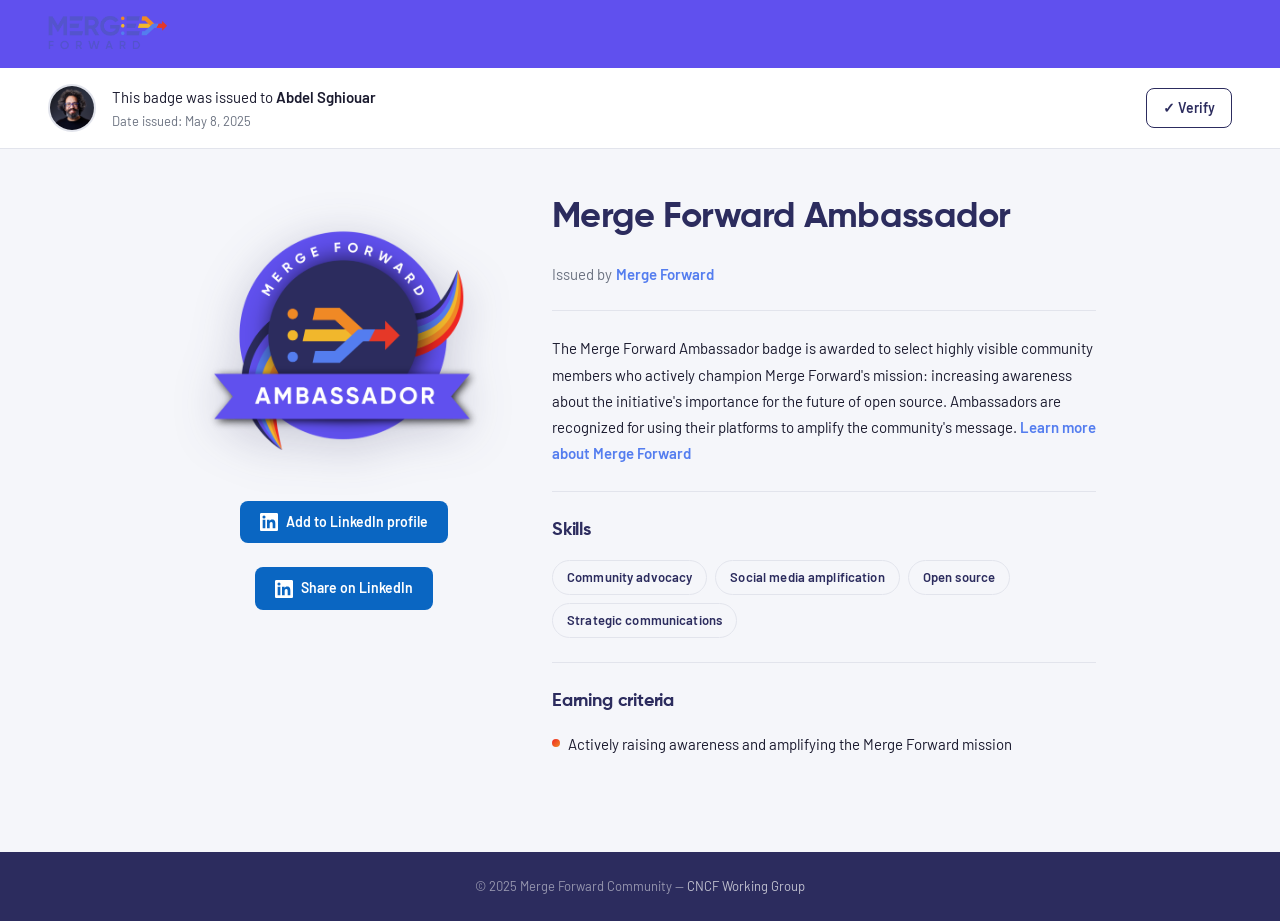
==== ambassadors/abdel-sghiouar.html @ 1cdd9816 "Badges update" ====
<!DOCTYPE html>
<html lang="en">
<head>
  <meta charset="UTF-8" />
  <meta name="viewport" content="width=device-width, initial-scale=1.0" />
  <title>Abdel Sghiouar — Merge Forward Ambassador</title>
  <meta name="description" content="Abdel Sghiouar is a Merge Forward Ambassador, recognized for championing open source awareness." />
  <meta property="og:title" content="Abdel Sghiouar — Merge Forward Ambassador" />
  <meta property="og:description" content="Awarded to community members who champion Merge Forward's mission for the future of open source." />
  <meta property="og:image" content="https://merge-forward.github.io/ambassador/assets/badge-ambassador.png" />
  <meta property="og:url" content="https://merge-forward.github.io/ambassador/ambassadors/abdel-sghiouar.html" />
  <link rel="stylesheet" href="../css/styles.css" />
</head>
<body>

  <!-- ===== HEADER ===== -->
  <header class="site-header">
    <a href="../index.html" class="logo">
      <img src="../assets/logo.png" alt="Merge Forward" />
    </a>
  </header>

  <!-- ===== ISSUED TO BANNER ===== -->
  <div class="issued-banner">
    <div class="issued-avatar">
      <img src="../assets/Abdel-SGHIOUAR.jpeg" alt="Abdel Sghiouar" onerror="this.style.display='none'; this.nextElementSibling.style.display='flex';" />
      <span class="avatar-placeholder" style="display:none">AS</span>
    </div>
    <div class="issued-info">
      <p class="issued-to">This badge was issued to <strong>Abdel Sghiouar</strong></p>
      <p class="issued-date">Date issued: May 8, 2025</p>
    </div>
    <div class="issued-actions">
      <a href="https://www.linkedin.com/company/merge-forward-community/" target="_blank" rel="noopener" class="btn-verify">
        ✓ Verify
      </a>
    </div>
  </div>

  <!-- ===== MAIN CONTENT ===== -->
  <main class="main-content">

    <!-- LEFT: Badge visual -->
    <aside class="badge-visual">
      <img
        class="badge-img"
        src="../assets/badge-ambassador.png"
        alt="Merge Forward Ambassador Badge"
      />

      <!-- Add to LinkedIn profile -->
      <a
        href="https://www.linkedin.com/profile/add?startTask=CERTIFICATION_NAME&name=Merge+Forward+Ambassador&organizationId=merge-forward&issueYear=2025&issueMonth=5&certUrl=https://merge-forward.github.io/ambassador/ambassadors/abdel-sghiouar.html"
        target="_blank"
        rel="noopener"
        class="btn-linkedin"
        aria-label="Add this badge to your LinkedIn profile"
      >
        <svg viewBox="0 0 24 24" xmlns="http://www.w3.org/2000/svg" aria-hidden="true">
          <path d="M20.447 20.452h-3.554v-5.569c0-1.328-.027-3.037-1.852-3.037-1.853 0-2.136 1.445-2.136 2.939v5.667H9.351V9h3.414v1.561h.046c.477-.9 1.637-1.85 3.37-1.85 3.601 0 4.267 2.37 4.267 5.455v6.286zM5.337 7.433a2.062 2.062 0 0 1-2.063-2.065 2.064 2.064 0 1 1 2.063 2.065zm1.782 13.019H3.555V9h3.564v11.452zM22.225 0H1.771C.792 0 0 .774 0 1.729v20.542C0 23.227.792 24 1.771 24h20.451C23.2 24 24 23.227 24 22.271V1.729C24 .774 23.2 0 22.222 0h.003z"/>
        </svg>
        Add to LinkedIn profile
      </a>

      <!-- Share on LinkedIn -->
      <a
        href="https://www.linkedin.com/sharing/share-offsite/?url=https://merge-forward.github.io/ambassador/ambassadors/abdel-sghiouar.html&summary=I'm thrilled to be recognized as a Merge Forward Ambassador! 🚀 Merge Forward is on a mission to increase diversity and inclusion in open source. Check out my badge here: https://merge-forward.github.io/ambassador/ambassadors/abdel-sghiouar.html %23MergeForward %23OpenSource %23Ambassador"
        target="_blank"
        rel="noopener"
        class="btn-linkedin btn-linkedin-share"
        aria-label="Share this badge on LinkedIn"
      >
        <svg viewBox="0 0 24 24" xmlns="http://www.w3.org/2000/svg" aria-hidden="true">
          <path d="M20.447 20.452h-3.554v-5.569c0-1.328-.027-3.037-1.852-3.037-1.853 0-2.136 1.445-2.136 2.939v5.667H9.351V9h3.414v1.561h.046c.477-.9 1.637-1.85 3.37-1.85 3.601 0 4.267 2.37 4.267 5.455v6.286zM5.337 7.433a2.062 2.062 0 0 1-2.063-2.065 2.064 2.064 0 1 1 2.063 2.065zm1.782 13.019H3.555V9h3.564v11.452zM22.225 0H1.771C.792 0 0 .774 0 1.729v20.542C0 23.227.792 24 1.771 24h20.451C23.2 24 24 23.227 24 22.271V1.729C24 .774 23.2 0 22.222 0h.003z"/>
        </svg>
        Share on LinkedIn
      </a>
    </aside>

    <!-- RIGHT: Badge details -->
    <article class="badge-details">

      <h1 class="badge-main-title">Merge Forward Ambassador</h1>

      <p class="badge-issuer">
        Issued by
        <a href="https://www.linkedin.com/company/merge-forward-community/" target="_blank" rel="noopener">
          Merge Forward
        </a>
      </p>

      <p class="badge-description">
        The Merge Forward Ambassador badge is awarded to select highly visible community members
        who actively champion Merge Forward's mission: increasing awareness about the initiative's
        importance for the future of open source. Ambassadors are recognized for using their
        platforms to amplify the community's message.
        <a href="https://community.cncf.io/merge-forward-working-group/" target="_blank" rel="noopener">
          Learn more about Merge Forward
        </a>
      </p>

      <!-- Skills -->
      <section class="badge-section">
        <h2>Skills</h2>
        <ul class="skills-list" aria-label="Skills recognized by this badge">
          <li class="skill-tag">Community advocacy</li>
          <li class="skill-tag">Social media amplification</li>
          <li class="skill-tag">Open source</li>
          <li class="skill-tag">Strategic communications</li>
        </ul>
      </section>

      <!-- Earning Criteria -->
      <section class="badge-section">
        <h2>Earning criteria</h2>
        <ul class="criteria-list" aria-label="Criteria for earning this badge">
          <li>Actively raising awareness and amplifying the Merge Forward mission</li>
        </ul>
      </section>

    </article>
  </main>

  <!-- ===== FOOTER ===== -->
  <footer class="site-footer">
    <p>
      &copy; 2025 Merge Forward Community &mdash;
      <a href="https://community.cncf.io/merge-forward-working-group/" target="_blank" rel="noopener">CNCF Working Group</a>
    </p>
  </footer>

</body>
</html>
---- css/styles.css ----
/* ============================================
   MERGE FORWARD — Design System
   ============================================ */

@import url('https://fonts.googleapis.com/css2?family=Barlow:wght@400;600;700&display=swap');

@font-face {
  font-family: 'Gilroy';
  src: url('../fonts/Gilroy-Regular.ttf') format('truetype');
  font-weight: 400;
  font-style: normal;
  font-display: swap;
}

@font-face {
  font-family: 'Gilroy';
  src: url('../fonts/Gilroy-Bold.ttf') format('truetype');
  font-weight: 700;
  font-style: normal;
  font-display: swap;
}

/* ============================================
   CSS VARIABLES — edit here to change branding
   ============================================ */

:root {
  /* Colors */
  --color-navy:    #2C2C5E;
  --color-blue:    #547DEF;
  --color-violet:  #6050EE;
  --color-red:     #EF2621;
  --color-orange:  #F08925;
  --color-amber:   #F1B72C;
  --color-white:   #FFFFFF;
  --color-bg:      #F5F6FA;
  --color-surface: #FFFFFF;
  --color-text:    #1A1A2E;
  --color-muted:   #6B7280;
  --color-border:  #E2E4EC;

  /* Typography */
  --font-heading: 'Gilroy', sans-serif;
  --font-body:    'Barlow', sans-serif;

  /* Spacing */
  --space-xs:  4px;
  --space-sm:  8px;
  --space-md:  16px;
  --space-lg:  24px;
  --space-xl:  48px;

  /* Radii */
  --radius-sm: 4px;
  --radius-md: 8px;
  --radius-lg: 16px;
  --radius-xl: 24px;
  --radius-full: 9999px;

  /* Shadows */
  --shadow-sm: 0 1px 3px rgba(44, 44, 94, 0.08);
  --shadow-md: 0 4px 16px rgba(44, 44, 94, 0.12);
  --shadow-lg: 0 8px 32px rgba(44, 44, 94, 0.16);
}

/* ============================================
   RESET & BASE
   ============================================ */

*, *::before, *::after {
  box-sizing: border-box;
  margin: 0;
  padding: 0;
}

html {
  font-size: 16px;
  -webkit-font-smoothing: antialiased;
  -moz-osx-font-smoothing: grayscale;
}

body {
  font-family: var(--font-body);
  font-weight: 400;
  color: var(--color-text);
  background-color: var(--color-bg);
  line-height: 1.6;
  min-height: 100vh;
}

a {
  color: var(--color-blue);
  text-decoration: none;
  transition: opacity 0.2s ease;
}

a:hover {
  opacity: 0.75;
  text-decoration: underline;
}

/* ============================================
   HEADER
   ============================================ */

.site-header {
  background: var(--color-violet);
  padding: var(--space-md) var(--space-xl);
  display: flex;
  align-items: center;
  justify-content: space-between;
}

.site-header .logo {
  display: flex;
  align-items: center;
  gap: var(--space-sm);
  text-decoration: none;
}

.site-header .logo img {
  height: 36px;
  width: auto;
}

/* ============================================
   BADGE ISSUED TO BANNER
   ============================================ */

.issued-banner {
  background: var(--color-white);
  border-bottom: 1px solid var(--color-border);
  padding: var(--space-md) var(--space-xl);
  display: flex;
  align-items: center;
  gap: var(--space-md);
}

.issued-avatar {
  width: 48px;
  height: 48px;
  border-radius: var(--radius-full);
  background: var(--color-bg);
  border: 2px solid var(--color-border);
  display: flex;
  align-items: center;
  justify-content: center;
  flex-shrink: 0;
  overflow: hidden;
}

.issued-avatar img {
  width: 100%;
  height: 100%;
  object-fit: cover;
}

.issued-avatar .avatar-placeholder {
  font-family: var(--font-heading);
  font-weight: 700;
  font-size: 18px;
  color: var(--color-navy);
}

.issued-info {
  flex: 1;
}

.issued-info .issued-to {
  font-size: 15px;
  color: var(--color-text);
}

.issued-info .issued-to strong {
  font-weight: 600;
}

.issued-info .issued-date {
  font-size: 13px;
  color: var(--color-muted);
  margin-top: 2px;
}

.issued-actions {
  display: flex;
  gap: var(--space-sm);
  align-items: center;
}

/* ============================================
   MAIN LAYOUT
   ============================================ */

.main-content {
  max-width: 960px;
  margin: 0 auto;
  padding: var(--space-xl) var(--space-lg);
  display: grid;
  grid-template-columns: 320px 1fr;
  gap: var(--space-xl);
  align-items: start;
}

/* ============================================
   BADGE VISUAL (left column)
   ============================================ */

.badge-visual {
  display: flex;
  flex-direction: column;
  align-items: center;
  gap: var(--space-lg);
}

/* The real badge PNG */
.badge-img {
  width: 280px;
  height: 280px;
  object-fit: contain;
  filter: drop-shadow(0 8px 24px rgba(44, 44, 94, 0.22));
  transition: transform 0.3s ease;
}

.badge-img:hover {
  transform: scale(1.03);
}

/* Share button below badge */
.btn-linkedin {
  display: inline-flex;
  align-items: center;
  gap: var(--space-sm);
  background: #0A66C2;
  color: var(--color-white);
  font-family: var(--font-body);
  font-weight: 600;
  font-size: 14px;
  padding: 10px 20px;
  border-radius: var(--radius-md);
  border: none;
  cursor: pointer;
  text-decoration: none;
  transition: opacity 0.2s ease, transform 0.15s ease;
}

.btn-linkedin:hover {
  opacity: 0.9;
  transform: translateY(-1px);
  text-decoration: none;
  color: var(--color-white);
}

.btn-linkedin svg {
  width: 18px;
  height: 18px;
  fill: currentColor;
  flex-shrink: 0;
}

/* ============================================
   BADGE DETAILS (right column)
   ============================================ */

.badge-details {
  display: flex;
  flex-direction: column;
  gap: var(--space-lg);
}

.badge-main-title {
  font-family: var(--font-heading);
  font-weight: 700;
  font-size: 36px;
  color: var(--color-navy);
  line-height: 1.15;
  letter-spacing: -0.02em;
}

.badge-issuer {
  font-family: var(--font-body);
  font-size: 15px;
  color: var(--color-muted);
  display: flex;
  align-items: center;
  gap: var(--space-xs);
}

.badge-issuer a {
  color: var(--color-blue);
  font-weight: 600;
}

.badge-description {
  font-family: var(--font-body);
  font-size: 15px;
  color: var(--color-text);
  line-height: 1.75;
  border-top: 1px solid var(--color-border);
  padding-top: var(--space-lg);
}

.badge-description a {
  color: var(--color-blue);
  font-weight: 600;
}

/* ============================================
   SECTION BLOCKS (Skills, Earning Criteria)
   ============================================ */

.badge-section {
  border-top: 1px solid var(--color-border);
  padding-top: var(--space-lg);
}

.badge-section h2 {
  font-family: var(--font-heading);
  font-weight: 700;
  font-size: 18px;
  color: var(--color-navy);
  margin-bottom: var(--space-md);
  letter-spacing: -0.01em;
}

/* Skills tags */
.skills-list {
  display: flex;
  flex-wrap: wrap;
  gap: var(--space-sm);
  list-style: none;
}

.skill-tag {
  font-family: var(--font-body);
  font-size: 13px;
  font-weight: 600;
  color: var(--color-navy);
  background: var(--color-bg);
  border: 1px solid var(--color-border);
  padding: 6px 14px;
  border-radius: var(--radius-full);
  letter-spacing: 0.01em;
  transition: border-color 0.2s, background 0.2s;
}

.skill-tag:hover {
  border-color: var(--color-blue);
  background: #EEF3FE;
}

/* Earning criteria */
.criteria-list {
  list-style: none;
  display: flex;
  flex-direction: column;
  gap: var(--space-sm);
}

.criteria-list li {
  display: flex;
  align-items: flex-start;
  gap: var(--space-sm);
  font-size: 15px;
  color: var(--color-text);
}

.criteria-list li::before {
  content: '';
  display: inline-block;
  width: 8px;
  height: 8px;
  border-radius: var(--radius-full);
  background: linear-gradient(135deg, var(--color-red), var(--color-orange));
  flex-shrink: 0;
  margin-top: 7px;
}

/* ============================================
   BUTTONS
   ============================================ */

.btn-verify {
  display: inline-flex;
  align-items: center;
  gap: 6px;
  background: transparent;
  color: var(--color-navy);
  font-family: var(--font-body);
  font-weight: 600;
  font-size: 14px;
  padding: 8px 16px;
  border-radius: var(--radius-md);
  border: 1.5px solid var(--color-navy);
  cursor: pointer;
  text-decoration: none;
  transition: background 0.2s, color 0.2s;
}

.btn-verify:hover {
  background: var(--color-navy);
  color: var(--color-white);
  text-decoration: none;
}

/* ============================================
   FOOTER
   ============================================ */

.site-footer {
  background: var(--color-navy);
  color: rgba(255,255,255,0.5);
  text-align: center;
  padding: var(--space-lg) var(--space-xl);
  font-size: 13px;
  font-family: var(--font-body);
  margin-top: var(--space-xl);
}

.site-footer a {
  color: rgba(255,255,255,0.7);
}

/* ============================================
   ANIMATIONS
   ============================================ */

@keyframes fadeInUp {
  from { opacity: 0; transform: translateY(16px); }
  to   { opacity: 1; transform: translateY(0); }
}

.badge-visual   { animation: fadeInUp 0.5s ease both; }
.badge-details  { animation: fadeInUp 0.5s ease 0.1s both; }
.issued-banner  { animation: fadeInUp 0.4s ease both; }

/* ============================================
   RESPONSIVE
   ============================================ */

@media (max-width: 768px) {
  .site-header {
    padding: var(--space-md);
  }

  .issued-banner {
    padding: var(--space-md);
    flex-wrap: wrap;
    gap: var(--space-sm);
  }

  .issued-actions {
    width: 100%;
    justify-content: flex-end;
  }

  .main-content {
    grid-template-columns: 1fr;
    padding: var(--space-lg) var(--space-md);
    gap: var(--space-lg);
  }

  .badge-img {
    width: 240px;
    height: 240px;
  }

  .badge-main-title {
    font-size: 28px;
  }
}

@media (max-width: 480px) {
  .badge-img {
    width: 200px;
    height: 200px;
  }

  .badge-main-title {
    font-size: 24px;
  }
}
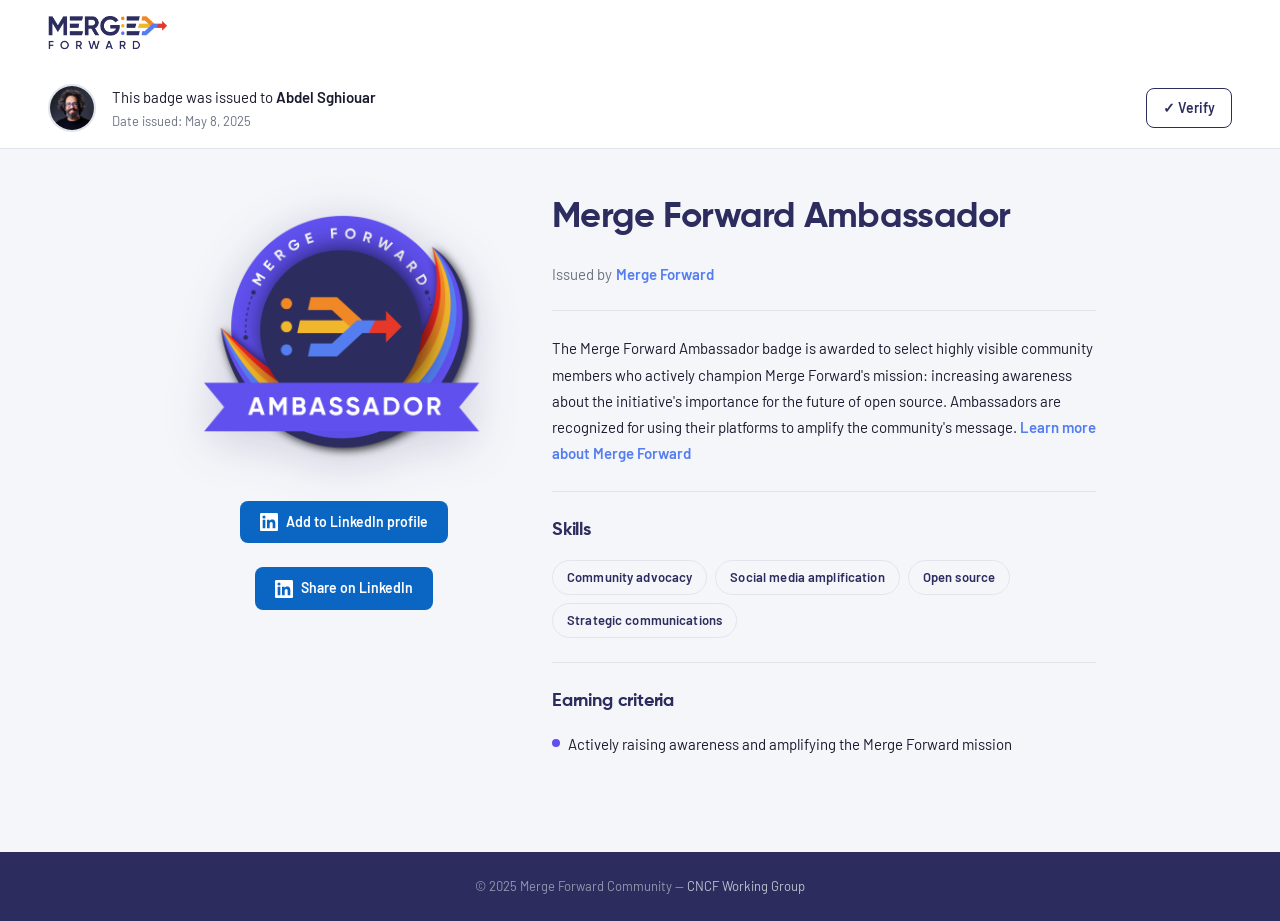
==== commit 11083971: "cards, pre-populate" ====
--- a/ambassadors/abdel-sghiouar.html
+++ b/ambassadors/abdel-sghiouar.html
@@ -7,8 +7,13 @@
   <meta name="description" content="Abdel Sghiouar is a Merge Forward Ambassador, recognized for championing open source awareness." />
   <meta property="og:title" content="Abdel Sghiouar — Merge Forward Ambassador" />
   <meta property="og:description" content="Awarded to community members who champion Merge Forward's mission for the future of open source." />
-  <meta property="og:image" content="https://merge-forward.github.io/ambassador/assets/badge-ambassador.png" />
+  <meta property="og:image" content="https://merge-forward.github.io/ambassador/assets/share-abdel-sghiouar.png" />
+  <meta property="og:image:width" content="1200" />
+  <meta property="og:image:height" content="630" />
   <meta property="og:url" content="https://merge-forward.github.io/ambassador/ambassadors/abdel-sghiouar.html" />
+  <meta property="og:type" content="profile" />
+  <meta name="twitter:card" content="summary_large_image" />
+  <meta name="twitter:image" content="https://merge-forward.github.io/ambassador/assets/share-abdel-sghiouar.png" />
   <link rel="stylesheet" href="../css/styles.css" />
 </head>
 <body>
@@ -31,7 +36,7 @@
       <p class="issued-date">Date issued: May 8, 2025</p>
     </div>
     <div class="issued-actions">
-      <a href="https://www.linkedin.com/company/merge-forward-community/" target="_blank" rel="noopener" class="btn-verify">
+      <a href="https://merge-forward.github.io/ambassador/" target="_blank" rel="noopener" class="btn-verify">
         ✓ Verify
       </a>
     </div>
@@ -50,7 +55,7 @@
 
       <!-- Add to LinkedIn profile -->
       <a
-        href="https://www.linkedin.com/profile/add?startTask=CERTIFICATION_NAME&name=Merge+Forward+Ambassador&organizationId=merge-forward&issueYear=2025&issueMonth=5&certUrl=https://merge-forward.github.io/ambassador/ambassadors/abdel-sghiouar.html"
+        href="https://www.linkedin.com/profile/add?startTask=CERTIFICATION_NAME&name=Merge+Forward+Ambassador&organizationId=111386930&issueYear=2025&issueMonth=5&certUrl=https://merge-forward.github.io/ambassador/ambassadors/abdel-sghiouar.html"
         target="_blank"
         rel="noopener"
         class="btn-linkedin"
@@ -64,7 +69,7 @@
 
       <!-- Share on LinkedIn -->
       <a
-        href="https://www.linkedin.com/sharing/share-offsite/?url=https://merge-forward.github.io/ambassador/ambassadors/abdel-sghiouar.html&summary=I'm thrilled to be recognized as a Merge Forward Ambassador! 🚀 Merge Forward is on a mission to increase diversity and inclusion in open source. Check out my badge here: https://merge-forward.github.io/ambassador/ambassadors/abdel-sghiouar.html %23MergeForward %23OpenSource %23Ambassador"
+        href="https://www.linkedin.com/sharing/share-offsite/?url=https://merge-forward.github.io/ambassador/ambassadors/abdel-sghiouar.html"
         target="_blank"
         rel="noopener"
         class="btn-linkedin btn-linkedin-share"
--- a/css/styles.css
+++ b/css/styles.css
@@ -104,7 +104,8 @@
    ============================================ */
 
 .site-header {
-  background: var(--color-violet);
+  background: var(--color-white);
+  box-shadow: 0 1px 8px rgba(44, 44, 94, 0.10);
   padding: var(--space-md) var(--space-xl);
   display: flex;
   align-items: center;
@@ -370,7 +371,7 @@
   width: 8px;
   height: 8px;
   border-radius: var(--radius-full);
-  background: linear-gradient(135deg, var(--color-red), var(--color-orange));
+  background: var(--color-violet);
   flex-shrink: 0;
   margin-top: 7px;
 }
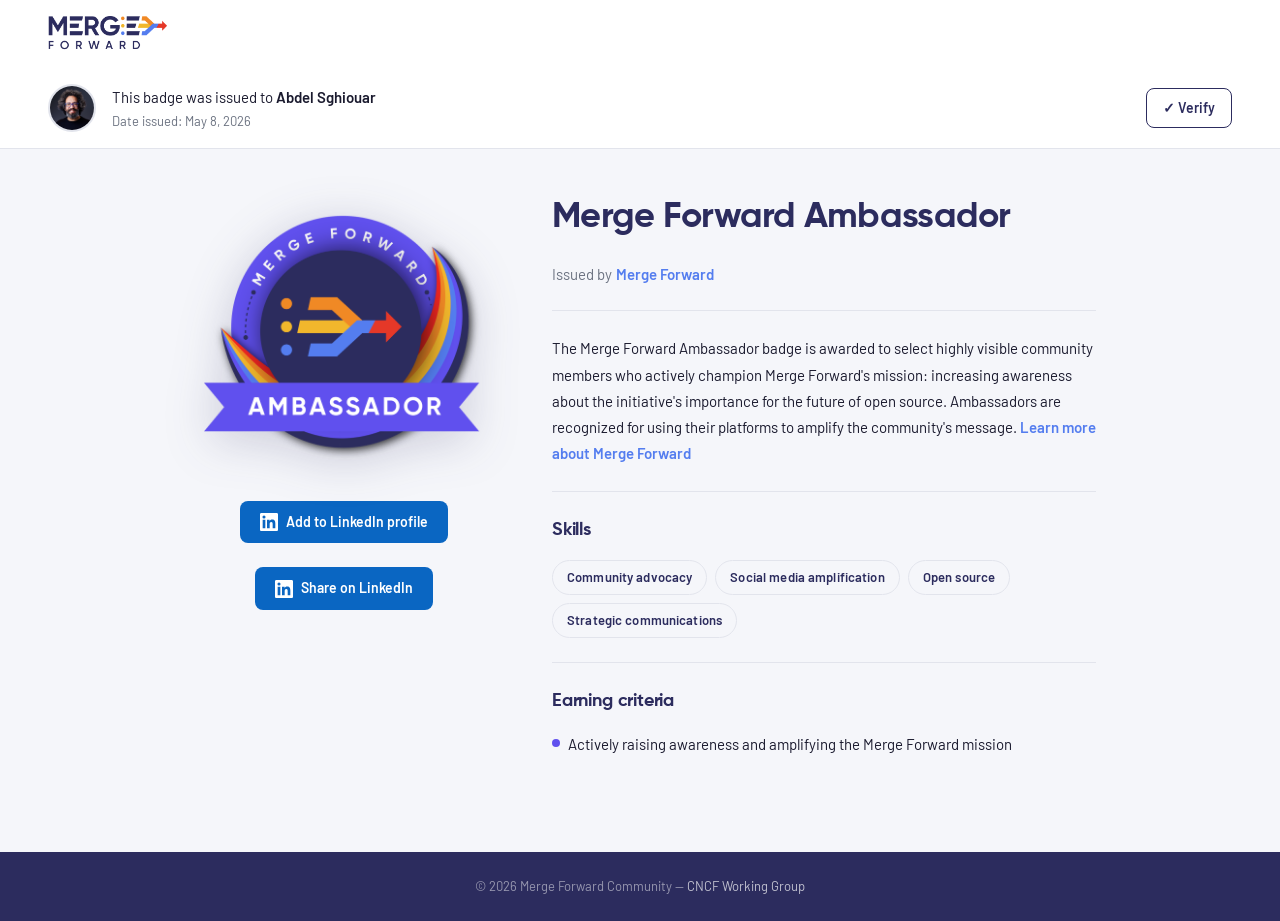
==== commit b0405396: "year cahnged" ====
--- a/ambassadors/abdel-sghiouar.html
+++ b/ambassadors/abdel-sghiouar.html
@@ -33,7 +33,7 @@
     </div>
     <div class="issued-info">
       <p class="issued-to">This badge was issued to <strong>Abdel Sghiouar</strong></p>
-      <p class="issued-date">Date issued: May 8, 2025</p>
+      <p class="issued-date">Date issued: May 8, 2026</p>
     </div>
     <div class="issued-actions">
       <a href="https://merge-forward.github.io/ambassador/" target="_blank" rel="noopener" class="btn-verify">
@@ -55,7 +55,7 @@
 
       <!-- Add to LinkedIn profile -->
       <a
-        href="https://www.linkedin.com/profile/add?startTask=CERTIFICATION_NAME&name=Merge+Forward+Ambassador&organizationId=111386930&issueYear=2025&issueMonth=5&certUrl=https://merge-forward.github.io/ambassador/ambassadors/abdel-sghiouar.html"
+        href="https://www.linkedin.com/profile/add?startTask=CERTIFICATION_NAME&name=Merge+Forward+Ambassador&organizationId=111386930&issueYear=2026&issueMonth=5&certUrl=https://merge-forward.github.io/ambassador/ambassadors/abdel-sghiouar.html"
         target="_blank"
         rel="noopener"
         class="btn-linkedin"
@@ -129,7 +129,7 @@
   <!-- ===== FOOTER ===== -->
   <footer class="site-footer">
     <p>
-      &copy; 2025 Merge Forward Community &mdash;
+      &copy; 2026 Merge Forward Community &mdash;
       <a href="https://community.cncf.io/merge-forward-working-group/" target="_blank" rel="noopener">CNCF Working Group</a>
     </p>
   </footer>
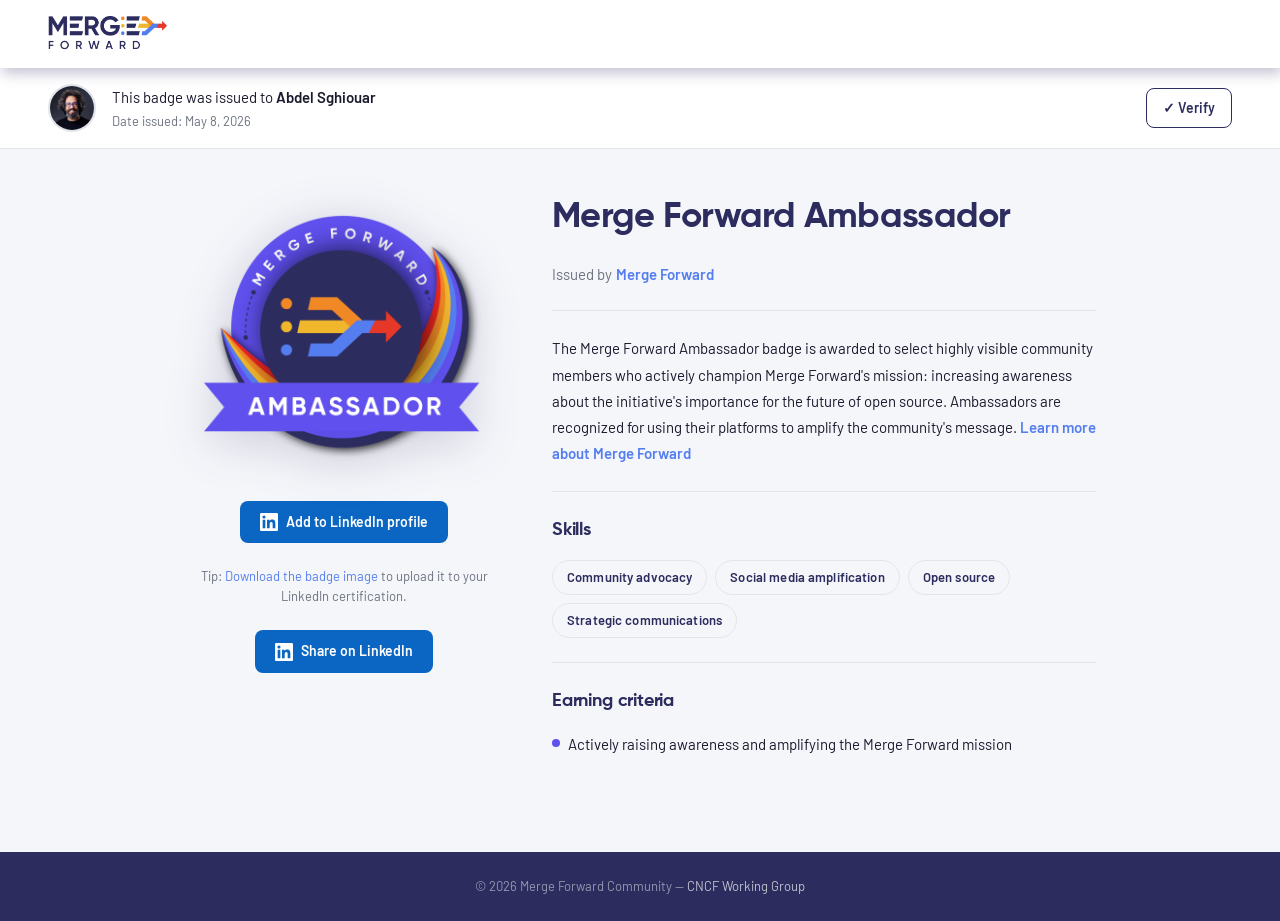
==== commit f24b0f74: "cooke to remember badge" ====
--- a/ambassadors/abdel-sghiouar.html
+++ b/ambassadors/abdel-sghiouar.html
@@ -53,9 +53,10 @@
         alt="Merge Forward Ambassador Badge"
       />
 
-      <!-- Add to LinkedIn profile -->
+      <!-- Add to LinkedIn profile (hidden once clicked) -->
       <a
-        href="https://www.linkedin.com/profile/add?startTask=CERTIFICATION_NAME&name=Merge+Forward+Ambassador&organizationId=111386930&issueYear=2026&issueMonth=5&certUrl=https://merge-forward.github.io/ambassador/ambassadors/abdel-sghiouar.html"
+        id="btn-add-linkedin"
+        href="https://www.linkedin.com/profile/add?startTask=CERTIFICATION_NAME&name=Merge+Forward+Ambassador&organizationId=111386930&issueYear=2026&issueMonth=5&certUrl=https://merge-forward.github.io/ambassador/ambassadors/abdel-sghiouar.html&certId=MF-2026-ABDEL-SGHIOUAR"
         target="_blank"
         rel="noopener"
         class="btn-linkedin"
@@ -66,6 +67,16 @@
         </svg>
         Add to LinkedIn profile
       </a>
+
+      <!-- Added confirmation message -->
+      <p id="linkedin-added-msg" style="display:none; font-family:var(--font-body); font-size:13px; color:var(--color-muted); text-align:center;">
+        ✓ Added to LinkedIn profile
+      </p>
+
+      <!-- Download tip -->
+      <p style="font-family:var(--font-body); font-size:13px; color:var(--color-muted); text-align:center; line-height:1.5;">
+        Tip: <a href="../assets/badge-ambassador.png" download="merge-forward-ambassador-badge.png">Download the badge image</a> to upload it to your LinkedIn certification.
+      </p>
 
       <!-- Share on LinkedIn -->
       <a
@@ -134,5 +145,28 @@
     </p>
   </footer>
 
+  <script>
+    (function() {
+      var KEY = 'li-added-abdel-sghiouar';
+      var btn = document.getElementById('btn-add-linkedin');
+      var msg = document.getElementById('linkedin-added-msg');
+
+      // Check if already added
+      if (localStorage.getItem(KEY)) {
+        btn.style.display = 'none';
+        msg.style.display = 'block';
+      }
+
+      // On click, mark as added
+      btn.addEventListener('click', function() {
+        localStorage.setItem(KEY, 'true');
+        setTimeout(function() {
+          btn.style.display = 'none';
+          msg.style.display = 'block';
+        }, 500);
+      });
+    })();
+  </script>
+
 </body>
 </html>
--- a/css/styles.css
+++ b/css/styles.css
@@ -104,8 +104,10 @@
    ============================================ */
 
 .site-header {
+  position: relative;
+  z-index: 10;
   background: var(--color-white);
-  box-shadow: 0 1px 8px rgba(44, 44, 94, 0.10);
+  box-shadow: 2px 6px 12px rgba(36, 30, 93, 0.25);  
   padding: var(--space-md) var(--space-xl);
   display: flex;
   align-items: center;
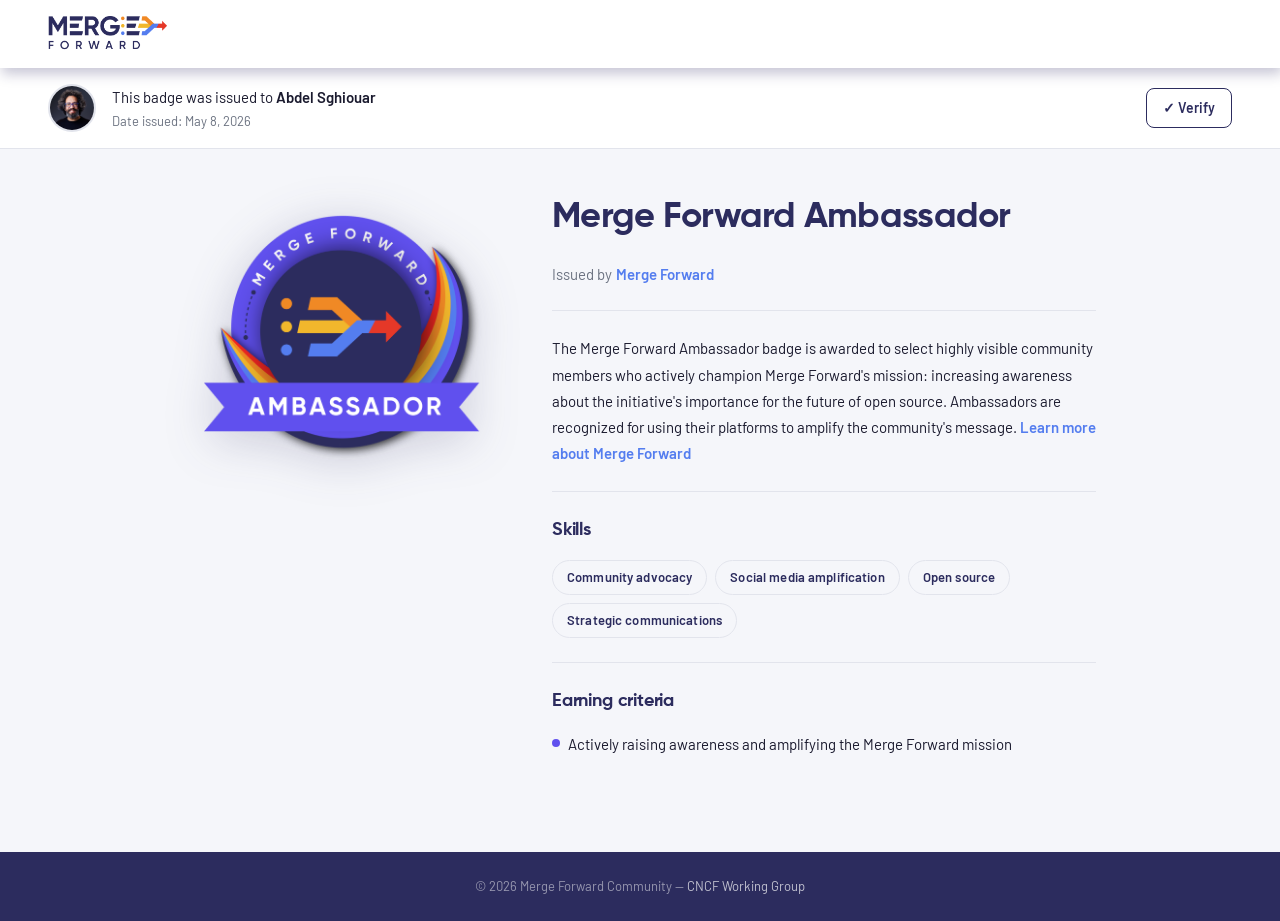
==== commit b7162fff: "Update abdel-sghiouar.html" ====
--- a/ambassadors/abdel-sghiouar.html
+++ b/ambassadors/abdel-sghiouar.html
@@ -54,7 +54,7 @@
       />
 
       <!-- Add to LinkedIn profile (hidden once clicked) -->
-      <a
+      <!-- <a
         id="btn-add-linkedin"
         href="https://www.linkedin.com/profile/add?startTask=CERTIFICATION_NAME&name=Merge+Forward+Ambassador&organizationId=111386930&issueYear=2026&issueMonth=5&certUrl=https://merge-forward.github.io/ambassador/ambassadors/abdel-sghiouar.html&certId=MF-2026-ABDEL-SGHIOUAR"
         target="_blank"
@@ -66,20 +66,21 @@
           <path d="M20.447 20.452h-3.554v-5.569c0-1.328-.027-3.037-1.852-3.037-1.853 0-2.136 1.445-2.136 2.939v5.667H9.351V9h3.414v1.561h.046c.477-.9 1.637-1.85 3.37-1.85 3.601 0 4.267 2.37 4.267 5.455v6.286zM5.337 7.433a2.062 2.062 0 0 1-2.063-2.065 2.064 2.064 0 1 1 2.063 2.065zm1.782 13.019H3.555V9h3.564v11.452zM22.225 0H1.771C.792 0 0 .774 0 1.729v20.542C0 23.227.792 24 1.771 24h20.451C23.2 24 24 23.227 24 22.271V1.729C24 .774 23.2 0 22.222 0h.003z"/>
         </svg>
         Add to LinkedIn profile
-      </a>
+      </a> -->
 
       <!-- Added confirmation message -->
-      <p id="linkedin-added-msg" style="display:none; font-family:var(--font-body); font-size:13px; color:var(--color-muted); text-align:center;">
+      <!-- <p id="linkedin-added-msg" style="display:none; font-family:var(--font-body); font-size:13px; color:var(--color-muted); text-align:center;">
         ✓ Added to LinkedIn profile
-      </p>
+      </p> -->
 
       <!-- Download tip -->
-      <p style="font-family:var(--font-body); font-size:13px; color:var(--color-muted); text-align:center; line-height:1.5;">
+
+      <!-- <p style="font-family:var(--font-body); font-size:13px; color:var(--color-muted); text-align:center; line-height:1.5;">
         Tip: <a href="../assets/badge-ambassador.png" download="merge-forward-ambassador-badge.png">Download the badge image</a> to upload it to your LinkedIn certification.
-      </p>
+      </p> -->
 
       <!-- Share on LinkedIn -->
-      <a
+      <!-- <a
         href="https://www.linkedin.com/sharing/share-offsite/?url=https://merge-forward.github.io/ambassador/ambassadors/abdel-sghiouar.html"
         target="_blank"
         rel="noopener"
@@ -90,7 +91,7 @@
           <path d="M20.447 20.452h-3.554v-5.569c0-1.328-.027-3.037-1.852-3.037-1.853 0-2.136 1.445-2.136 2.939v5.667H9.351V9h3.414v1.561h.046c.477-.9 1.637-1.85 3.37-1.85 3.601 0 4.267 2.37 4.267 5.455v6.286zM5.337 7.433a2.062 2.062 0 0 1-2.063-2.065 2.064 2.064 0 1 1 2.063 2.065zm1.782 13.019H3.555V9h3.564v11.452zM22.225 0H1.771C.792 0 0 .774 0 1.729v20.542C0 23.227.792 24 1.771 24h20.451C23.2 24 24 23.227 24 22.271V1.729C24 .774 23.2 0 22.222 0h.003z"/>
         </svg>
         Share on LinkedIn
-      </a>
+      </a> -->
     </aside>
 
     <!-- RIGHT: Badge details -->
